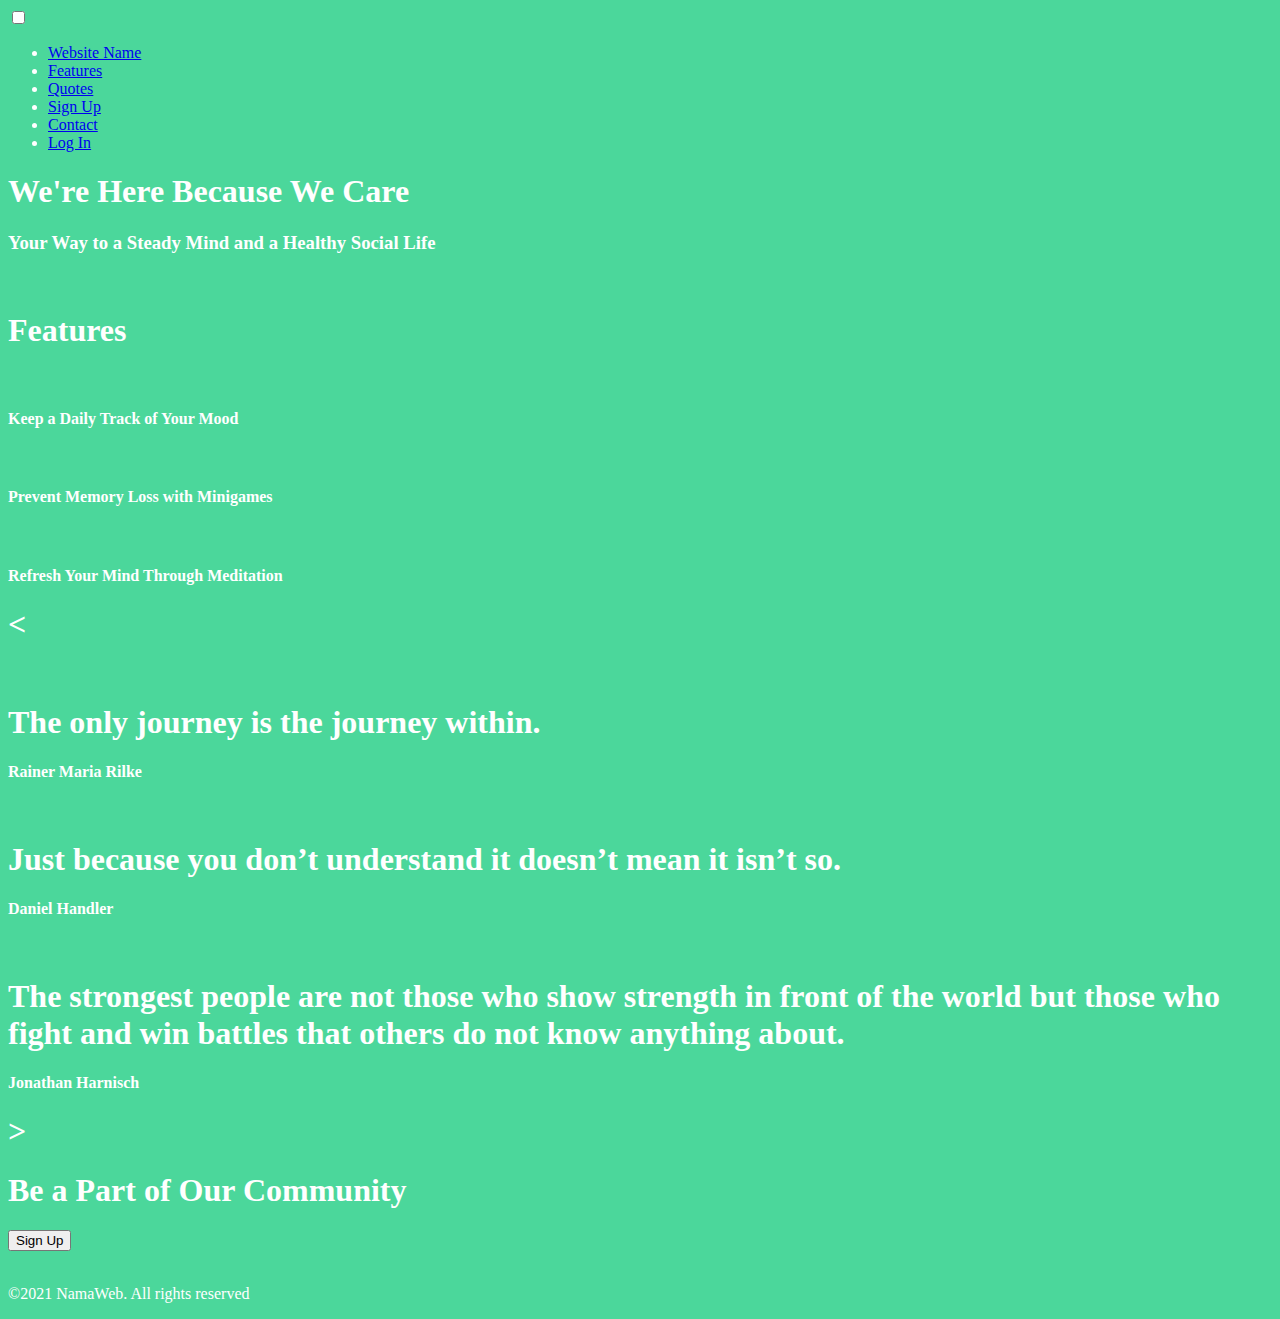
==== index.html @ 68125bc8 "first commit" ====
<!DOCTYPE html>
<html lang="en">
<head>
    <meta charset="UTF-8">
    <meta http-equiv="X-UA-Compatible" content="IE=edge">
    <meta name="viewport" content="width=device-width, initial-scale=1.0">
    <link rel="stylesheet" href="css/styles.css">

    <title>Landing Page</title>
</head>
<body style="background-color: #4BD79B; color: white;">
    <!-- Nav Bar -->
    <section class="navigation">
        <div class="nav-bar-container">
            <div class="hamburger">
                <input type="checkbox">
                <div class ="line"></div>
                <div class="line"></div>
                <div class="line"></div>
            </div>
            <nav>
                <ul class="nav-list">
                    <li class="nav-element"><a href="#">Website Name</a></li>
                    <li class="nav-element"><a href="#">Features</a></li>
                    <li class="nav-element"><a href="#">Quotes</a></li>
                    <li class="nav-element"><a href="#">Sign Up</a></li>
                    <li class="nav-element"><a href="#">Contact</a></li>
                    <li class="nav-element"><a href="#">Log In</a></li>
                </ul>
            </nav>
        </div>
    </section>
    <!-- Content -->
    <section class="about">
        <div class="container">
            <div>
                <h1>We're Here Because We Care</h1>
                <h3>Your Way to a Steady Mind and a Healthy Social Life</h3>
            </div>
            <div>
                <img class="about-image" src="image/about-image.png" style="height: 75vh;" alt="">
            </div>
        </div>
    </section>
    <section class="features white">
        <h1>Features</h1>
        <div class="container">
            <div class="feature-list">
                <div class="feature-icon green">
                    <img src="image/feature-icon-1.png" alt="">
                </div>
                <h4 class="feature-text">Keep a Daily Track of Your Mood</h4>
            </div>
            <div class="feature-list">
                <div class="feature-icon white">
                    <img src="image/feature-icon-2.png" alt="">
                </div>
                <h4 class="feature-text">Prevent Memory Loss with Minigames</h4>
            </div>
            <div class="feature-list">
                <div class="feature-icon green">
                    <img src="image/feature-icon-3.png" alt="">
                </div>
                <h4 class="feature-text">Refresh Your Mind Through Meditation</h4>
            </div>
        </div>
    </section>
    <section class="quotes">
        <div class="container-between">
            <h1 class="next-left">&lt</h1>
            <div class="quote-active" id="quote-1">
                <img src="image/quote-person-1.png" alt="">
                <h1>The only journey is the journey within.</h1>
                <h4>Rainer Maria Rilke</h4>
            </div>
            <div class="quote-inactive" id="quote-2">
                <img src="image/quote-person-2.png" alt="">
                <h1>Just because you don’t understand it doesn’t mean it isn’t so.</h1>
                <h4>Daniel Handler</h4>
            </div>
            <div class="quote-inactive" id="quote-3">
                <img src="image/quote-person-3.png" alt="">
                <h1>The strongest people are not those who show strength in front of the world but those who fight and win battles that others do not know anything about.</h1>
                <h4>Jonathan Harnisch</h4>
            </div>
            <h1 class="next-right">&gt</h1>
        </div>
    </section>
    <section class="sign-up white">
        <div class="container" style="flex-direction: column;">
            <h1>Be a Part of Our Community</h1>
            <form action="register.html">
                <input class="form-button" type="submit" value="Sign Up">
            </form>
        </div>
    </section>
    <section class="contact">
        <div>
            <img class="contact-icon" src="image/contact-instagram.png" alt="">
            <img class="contact-icon" src="image/contact-twitter.png" alt="">
            <img class="contact-icon" src="image/contact-linkedin.png" alt="">
            <img class="contact-icon" src="image/contact-email.png" alt="">
        </div>
        <p>©2021 NamaWeb. All rights reserved</p>
    </section>
    <script src="https://code.jquery.com/jquery-3.6.0.js" integrity="sha256-H+K7U5CnXl1h5ywQfKtSj8PCmoN9aaq30gDh27Xc0jk=" crossorigin="anonymous"></script>
    <script src="js/index.js"></script>
</body>
</html>
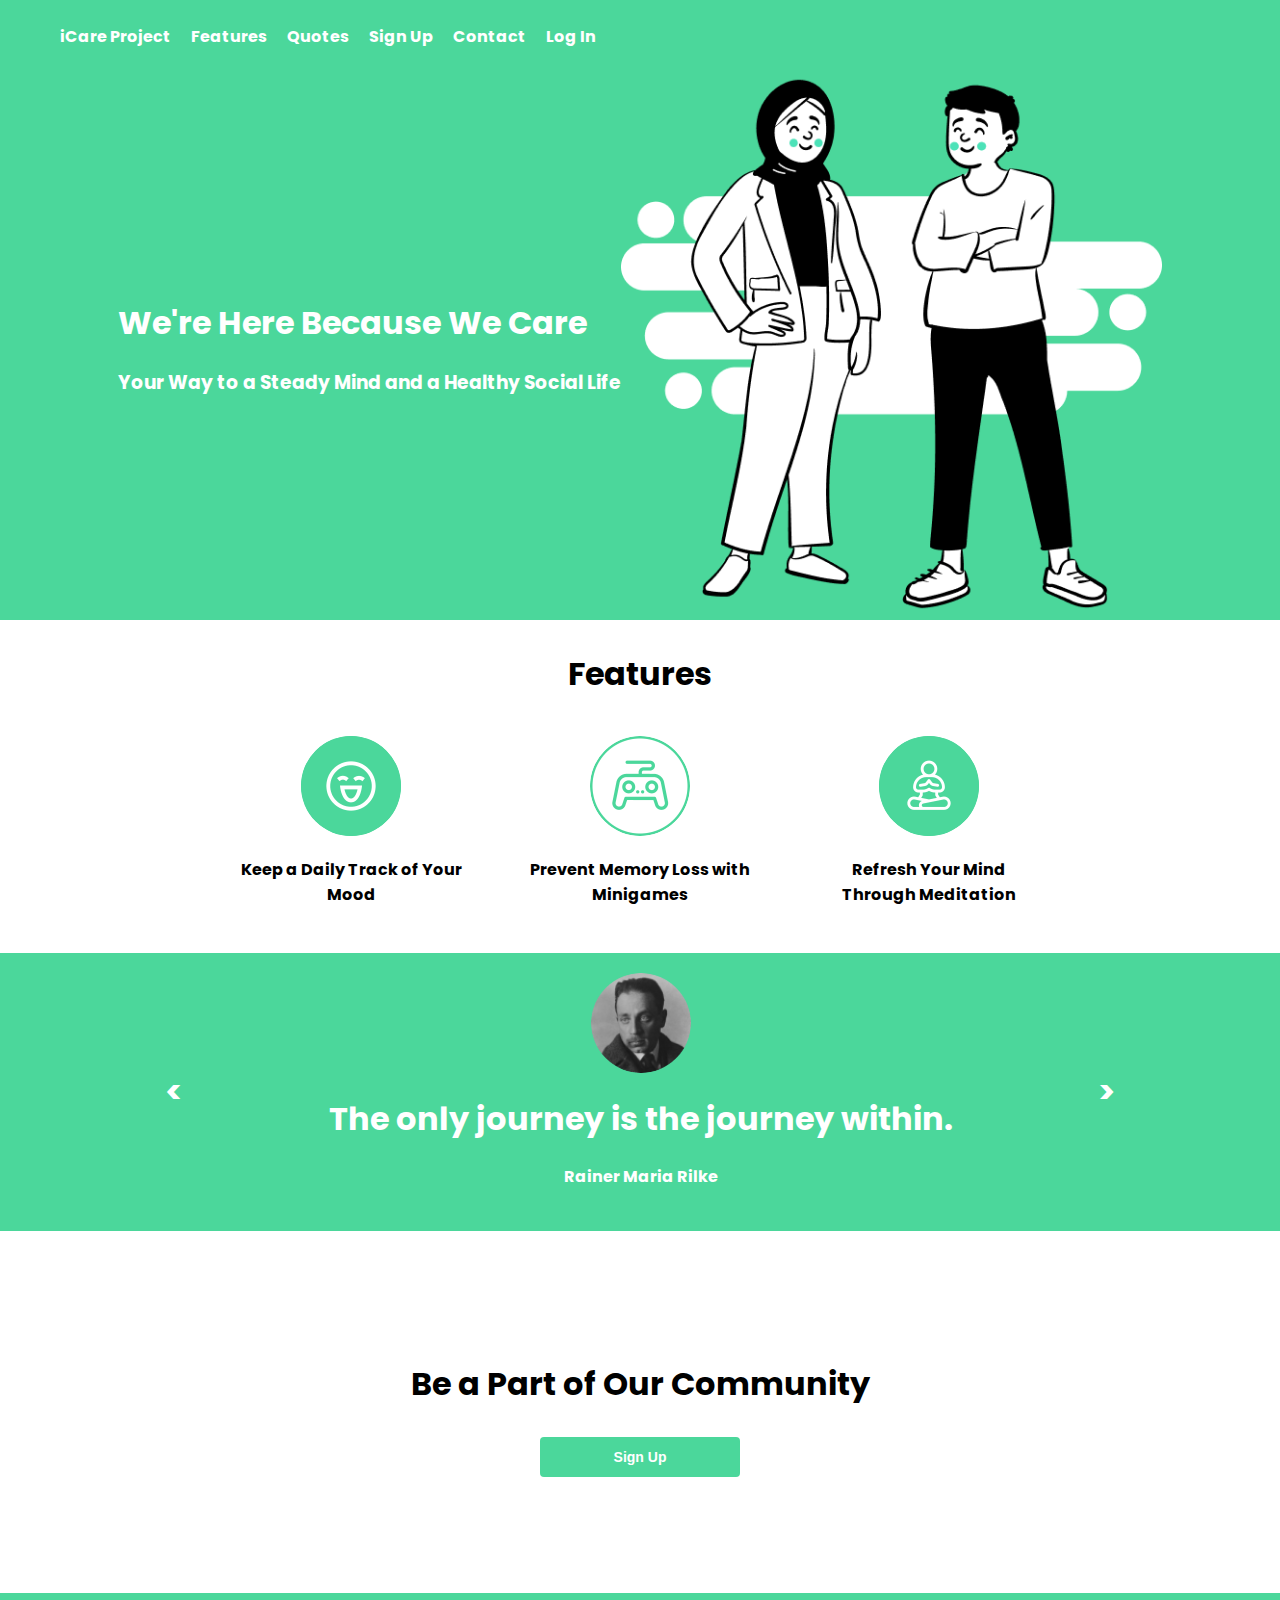
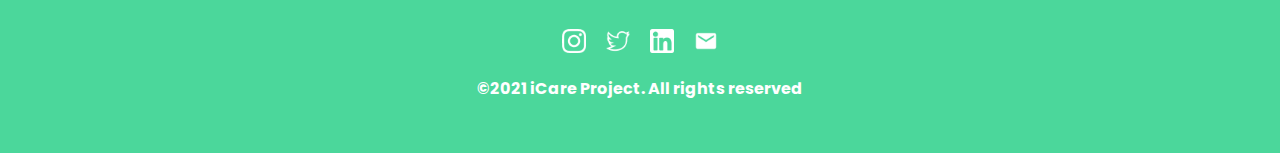
==== commit 0ea60f89: "second-commit" ====
--- a/index.html
+++ b/index.html
@@ -4,9 +4,9 @@
     <meta charset="UTF-8">
     <meta http-equiv="X-UA-Compatible" content="IE=edge">
     <meta name="viewport" content="width=device-width, initial-scale=1.0">
+    <title>iCare Project - Landing Page</title>
     <link rel="stylesheet" href="css/styles.css">
-
-    <title>Landing Page</title>
+    <link rel="icon" href="image/icon.png">
 </head>
 <body style="background-color: #4BD79B; color: white;">
     <!-- Nav Bar -->
@@ -20,17 +20,17 @@
             </div>
             <nav>
                 <ul class="nav-list">
-                    <li class="nav-element"><a href="#">Website Name</a></li>
-                    <li class="nav-element"><a href="#">Features</a></li>
-                    <li class="nav-element"><a href="#">Quotes</a></li>
-                    <li class="nav-element"><a href="#">Sign Up</a></li>
-                    <li class="nav-element"><a href="#">Contact</a></li>
-                    <li class="nav-element"><a href="#">Log In</a></li>
+                    <li class="nav-element"><a href="#">iCare Project</a></li>
+                    <li class="nav-element"><a href="#features">Features</a></li>
+                    <li class="nav-element"><a href="#quotes">Quotes</a></li>
+                    <li class="nav-element"><a href="#signUp">Sign Up</a></li>
+                    <li class="nav-element"><a href="#contact">Contact</a></li>
+                    <li class="nav-element"><a href="login.html">Log In</a></li>
                 </ul>
             </nav>
         </div>
     </section>
-    <!-- Content -->
+    <!-- About -->
     <section class="about">
         <div class="container">
             <div>
@@ -38,70 +38,71 @@
                 <h3>Your Way to a Steady Mind and a Healthy Social Life</h3>
             </div>
             <div>
-                <img class="about-image" src="image/about-image.png" style="height: 75vh;" alt="">
+                <img class="about-image" src="image/landing/about-image.png" style="height: 75vh;" alt="">
             </div>
         </div>
     </section>
-    <section class="features white">
+    <!-- Features -->
+    <section class="features white" id="features">
         <h1>Features</h1>
         <div class="container">
             <div class="feature-list">
-                <div class="feature-icon green">
-                    <img src="image/feature-icon-1.png" alt="">
+                <div class="feature-icon green" id="feature-icon-1">
                 </div>
                 <h4 class="feature-text">Keep a Daily Track of Your Mood</h4>
             </div>
             <div class="feature-list">
-                <div class="feature-icon white">
-                    <img src="image/feature-icon-2.png" alt="">
+                <div class="feature-icon white" id="feature-icon-2">
                 </div>
                 <h4 class="feature-text">Prevent Memory Loss with Minigames</h4>
             </div>
             <div class="feature-list">
-                <div class="feature-icon green">
-                    <img src="image/feature-icon-3.png" alt="">
+                <div class="feature-icon green" id="feature-icon-3">
                 </div>
                 <h4 class="feature-text">Refresh Your Mind Through Meditation</h4>
             </div>
         </div>
     </section>
-    <section class="quotes">
-        <div class="container-between">
+    <!-- Quotes -->
+    <section class="quotes" id="quotes">
+        <div style="display: flex; justify-content:space-evenly; align-items: center; text-align: center; padding: 20px">
             <h1 class="next-left">&lt</h1>
             <div class="quote-active" id="quote-1">
-                <img src="image/quote-person-1.png" alt="">
+                <div class="quote-person" id="quote-person-1"></div>
                 <h1>The only journey is the journey within.</h1>
                 <h4>Rainer Maria Rilke</h4>
             </div>
             <div class="quote-inactive" id="quote-2">
-                <img src="image/quote-person-2.png" alt="">
-                <h1>Just because you don’t understand it doesn’t mean it isn’t so.</h1>
+                <div class="quote-person" id="quote-person-2"></div>
+                <h1>Just because you don’t understand<br>it doesn’t mean it isn’t so.</h1>
                 <h4>Daniel Handler</h4>
             </div>
             <div class="quote-inactive" id="quote-3">
-                <img src="image/quote-person-3.png" alt="">
-                <h1>The strongest people are not those who show strength in front of the world but those who fight and win battles that others do not know anything about.</h1>
+                <div class="quote-person" id="quote-person-3"></div>
+                <h1>The strongest people are not those<br>who show strength infront of the worldbut those<br> who fight and win battles that others<br> do not know anything about.</h1>
                 <h4>Jonathan Harnisch</h4>
             </div>
             <h1 class="next-right">&gt</h1>
         </div>
     </section>
-    <section class="sign-up white">
-        <div class="container" style="flex-direction: column;">
+    <!-- Sign Up -->
+    <section class="sign-up white" id="signUp">
+        <div class="container-column">
             <h1>Be a Part of Our Community</h1>
             <form action="register.html">
                 <input class="form-button" type="submit" value="Sign Up">
             </form>
         </div>
     </section>
-    <section class="contact">
+    <!-- Contact -->
+    <section class="contact" id="contact" >
         <div>
-            <img class="contact-icon" src="image/contact-instagram.png" alt="">
-            <img class="contact-icon" src="image/contact-twitter.png" alt="">
-            <img class="contact-icon" src="image/contact-linkedin.png" alt="">
-            <img class="contact-icon" src="image/contact-email.png" alt="">
+            <img class="contact-icon" src="image/landing/contact-instagram.png" alt="contact-instagram">
+            <img class="contact-icon" src="image/landing/contact-twitter.png" alt="contact-twitter">
+            <img class="contact-icon" src="image/landing/contact-linkedin.png" alt="contact-linkedin">
+            <img class="contact-icon" src="image/landing/contact-email.png" alt="contact-email">
         </div>
-        <p>©2021 NamaWeb. All rights reserved</p>
+        <p>©2021 iCare Project. All rights reserved</p>
     </section>
     <script src="https://code.jquery.com/jquery-3.6.0.js" integrity="sha256-H+K7U5CnXl1h5ywQfKtSj8PCmoN9aaq30gDh27Xc0jk=" crossorigin="anonymous"></script>
     <script src="js/index.js"></script>
--- a/css/styles.css
+++ b/css/styles.css
@@ -0,0 +1,430 @@
+@import url('https://fonts.googleapis.com/css2?family=Poppins:ital,wght@0,100;0,200;0,300;0,400;0,500;0,600;0,700;0,800;0,900;1,100;1,200;1,300;1,400;1,500;1,600;1,700;1,800;1,900&display=swap');
+
+/* Landing Page */
+
+html {
+    scroll-behavior: smooth;
+}
+
+body{
+    margin: 0;
+    font-family: 'Poppins', sans-serif;
+}
+
+nav{
+    padding: 8px 0;
+    align-items: center;
+    display: flex;
+}
+
+.white {
+    background-color: white;
+    color: black;
+}
+
+.nav-list {
+    list-style-type: none;
+    align-items: center;
+    display: flex;
+    justify-content: space-around;
+}
+
+.nav-element {
+    display: inline;
+    align-items: center;
+    margin-left: 20px;
+    font-weight: bold;
+    align-items: center;
+    text-align: center;
+}
+
+.nav-element a {
+    text-decoration: none;
+    color: white;
+}
+
+.line {
+    width: 40px;
+    height: 4px;
+    background-color: white;
+    margin: 8px;
+}
+
+/* Navbar Hamburger */
+
+.hamburger {
+    display: none;
+}
+
+.hamburger input{
+    position: absolute;
+    width: 40px;
+    height: 30px;
+    left: -7px;
+    top: 5px;
+    opacity: 0.0;
+    cursor: pointer;
+    z-index: 4;
+    color: #fff;
+}
+
+.hamburger div {
+    display: block;
+    width: 28px;
+    height: 3px;
+    background-color: #fdfdfd;
+    border-radius: 5px;
+    transition: all 0.5s;
+   
+    
+}
+
+/* Navbar Animation */
+
+.hamburger div:nth-child(2){
+    transform-origin: 0 0;
+}
+.hamburger div:nth-child(4){
+    transform-origin: 0 100%;
+}
+
+.hamburger input:checked ~ div:nth-child(2){
+    background-color: #fff;
+    transform: rotate(45deg) translate(0.7px, 4px);
+}
+
+.hamburger input:checked ~ div:nth-child(4){
+    background-color: #fff;
+    transform: rotate(-45deg) translate(-3px, -3px);
+}
+
+.hamburger input:checked ~ div:nth-child(3){
+    opacity: 0;
+    transform: scale(0);
+}
+
+/* Landing Page - About Us Section */
+
+.about-image {
+    max-height: 60vh;
+}
+
+.container, .container-column, .container-between, .container-row{
+    display: flex;
+    justify-content: center;
+    align-items: center;
+}
+
+.container-between {
+    text-align: center;
+    justify-content: space-between;
+}
+
+.container-column {
+    flex-direction: column;
+}
+
+/* Landing Page - Features Section */
+
+.features {
+    padding: 1vh 0;
+    text-align: center;
+}
+
+.feature-list{
+    display: flex;
+    align-items: center;
+    justify-content: center;
+    flex-direction: column;
+    text-align: center;
+    margin: 16px 32px;
+}
+
+.green {
+    background-color: #4BD79B;
+}
+
+
+.feature-icon {
+    width: 100px;
+    height: 100px;
+    border-radius: 100%;    
+}
+
+#feature-icon-1{
+    content: url('../image/landing/feature-icon-1.png');
+}
+
+#feature-icon-2{
+    content: url('../image/landing/feature-icon-2.png');
+}
+
+#feature-icon-3{
+    content: url('../image/landing/feature-icon-3.png');
+}
+
+.feature-text {
+    max-width: 25vh;
+}
+
+/* Landing Page - Quotes Section */
+
+.quote-active {
+    display: inline-block;
+    text-align: center;
+}
+
+.quote-inactive {
+    display: none;
+}
+
+.quote-person {
+    width: 100px;
+    height: 100px;
+    border-radius: 100%;
+    margin: auto;
+}
+
+#quote-person-1{
+    content: url('../image/landing/quote-person-1.png');
+}
+
+#quote-person-2{
+    content: url('../image/landing/quote-person-2.png');
+}
+
+#quote-person-3{
+    content: url('../image/landing/quote-person-3.png');
+}
+
+/* Landing Page - Sign Up Section */
+
+.sign-up {
+    padding: 12vh 0;
+    text-align: center;
+}
+
+/* Landing Page - Contact Section */
+
+.contact {
+    text-align: center;
+    padding: 4vh 0;
+}
+
+.contact-icon {
+    max-width: 24px;
+    margin: 0 8px;
+}
+
+/* Login and Sign Up Page */
+
+.form-label {
+    font-weight: bold;
+    display: inline-block;
+ }
+
+.form-content{
+    width: 100%; justify-content: 
+    center; display: flex; 
+    flex-direction: column; 
+    align-items: center; 
+    text-align: center;
+}
+
+.form-input {
+    margin: 8px;
+    padding: 10px;
+    font-size: 14px;
+    border-radius: 4px;
+    border: 1px solid #656262;
+}
+
+.form-input:focus {
+    border: 1px solid #4BD79B;
+    box-shadow: 0 0 3px#4BD79B;
+    outline: none;
+}
+
+.form-button {
+    padding: 12px 0;
+    width: 200px;
+    background-color: #4BD79B;
+    color: white;
+    font-size: 14px;
+    font-weight: bold;
+    border: none;
+    border-radius: 4px;
+    transition: 0.4s ease;
+    margin: 8px 0;
+}
+
+.form-invalid {
+    color: #EC7575;
+    text-align: center;
+}
+
+.form-button:hover {
+    background-color: #4CE2B8;
+}
+
+p {
+    font-weight: bold;
+}
+
+p a {
+    text-decoration: none;
+    color: #4BD79B;
+}
+
+p a:hover {
+    color: #4CE2B8;
+}
+
+.web-name {
+    color: #4F66AF;;
+}
+
+.title {
+    color: #4BD79B;
+}
+
+.loginRegisterImage {
+    content: url('../image/loginregister/default-logo-background.png');
+    object-fit: cover;
+    max-height: 100vh;
+}
+
+.container-flex-start{
+    display: flex; 
+    justify-content: flex-start;
+    align-items: center
+}
+
+@media screen and (max-width: 768px){
+    .hamburger{
+        display: block;
+        z-index: 3;
+    }
+
+    nav ul{
+        position: absolute;
+        right: 0;
+        top: 40px;
+        height: 90vh;
+        bottom: 90vh;
+        width: 100%;
+        justify-content: space-evenly(10px);
+        align-items: center;
+        transition: all 1s;
+        flex-direction: column;
+        z-index: -1;
+        background-color: #4BD79B;
+        transform: translateX(-100%);
+        opacity: 0;
+        z-index: 0;
+        border-bottom-left-radius: 2vh;
+        border-bottom-right-radius: 2vh;
+    }
+
+    nav ul.slide{
+        opacity: 1;
+        transform: translateX(0);
+    }
+
+    .nav-element{
+        width: 50%;
+    }
+
+    .container, .container-between, .container-flex-start{
+        flex-direction: column;
+    }
+
+    .loginRegisterImage {
+        content: url('../image/loginregister/medium-logo-background.png');
+    }
+
+}
+
+@media screen and (max-width: 375px) and (min-width: 0px){
+
+    .about-image{
+        max-height: 10vh;
+    }
+
+    h1, h2, h3, h4, p, .form-input, .form-label {
+        font-size: 0.75rem;
+    }
+
+    .form-input {
+        padding: 5px;
+        border-radius: 4px;
+        border: 1px solid #656262;
+    }
+
+    .hamburger{
+        display: block;
+        z-index: 3;
+    }
+
+    nav ul{
+        position: absolute;
+        right: 0;
+        top: 20px;
+        height: 40vh;
+        justify-content: space-evenly;
+        align-items: center;
+        transition: all 1s;
+        flex-direction: column;
+        z-index: -1;
+        background-color: #4BD79B;
+        width: 100%;
+        transform: translateX(-100%);
+        opacity: 0;
+        z-index: 0;
+        border-bottom-left-radius: 2vh;
+        border-bottom-right-radius: 2vh;
+    }
+
+    .nav-element {
+        display: inline;
+        align-items: center;
+        font-weight: bold;
+        align-items: center;
+        text-align: center;
+        font-size: 8px;
+    }
+
+    nav ul.slide{
+        opacity: 1;
+        transform: translateX(0);
+    }
+
+    .container, .container-between{
+        flex-direction: column;
+    }
+
+    .feature-list{
+        margin: 16px 0;
+    }
+
+    .feature-icon, .quote-person {
+        width: 50px;
+        height: 50px;
+    }
+
+    .loginRegisterImage {
+        content: url('../image/loginregister/small-logo-background.png');
+        object-fit: cover;
+    }
+
+    .form-button{
+        max-width: 50px;
+        font-size: 6px;
+    }
+
+    .contact-icon{
+        max-width: 12px;
+    }
+
+}
+
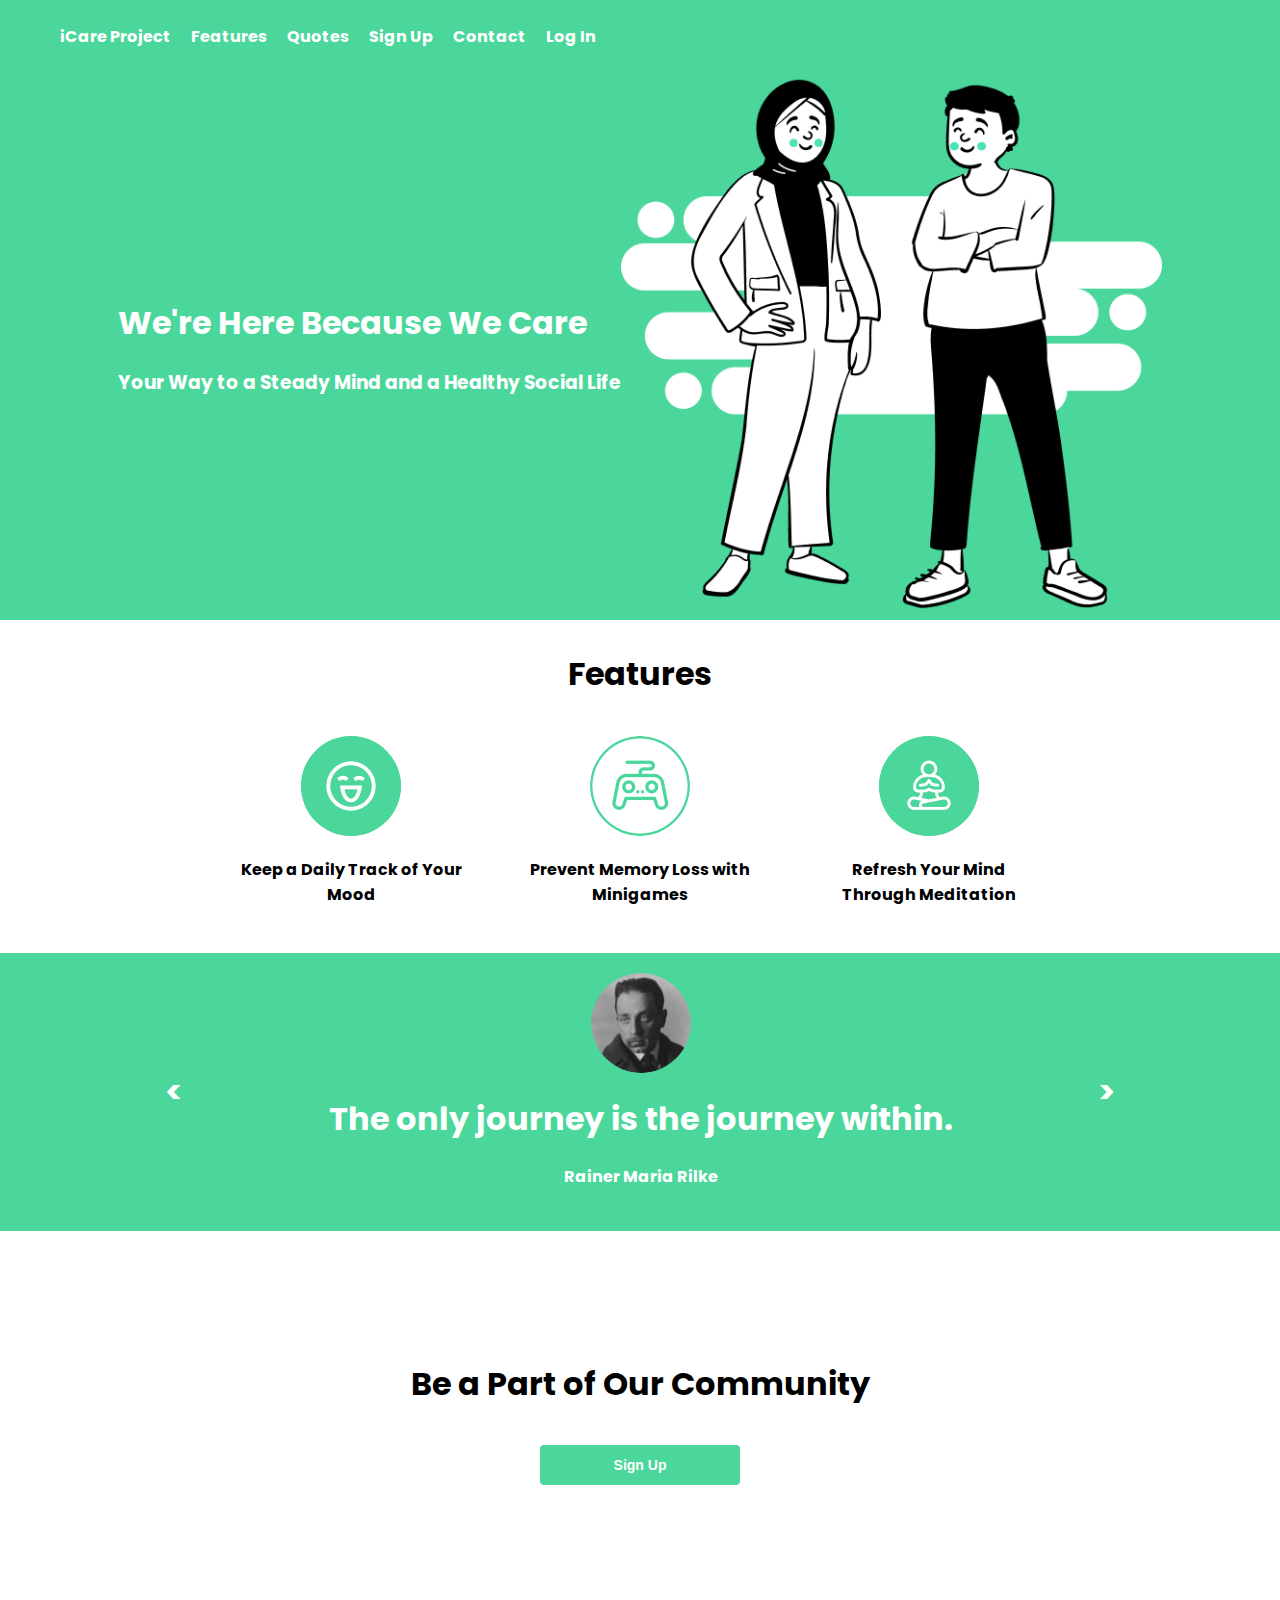
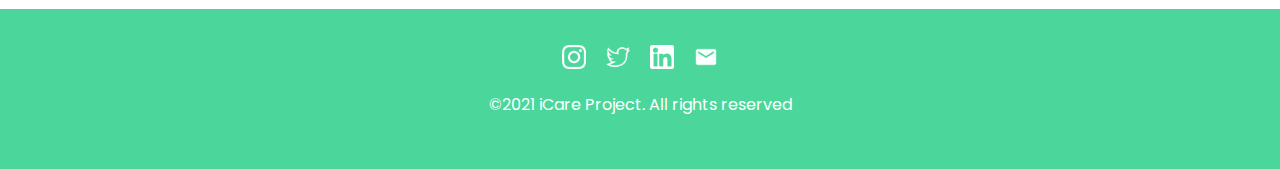
==== commit d1e8edb6: "Add files via upload" ====
--- a/index.html
+++ b/index.html
@@ -90,7 +90,7 @@
         <div class="container-column">
             <h1>Be a Part of Our Community</h1>
             <form action="register.html">
-                <input class="form-button" type="submit" value="Sign Up">
+                <input class="button-1" type="submit" value="Sign Up">
             </form>
         </div>
     </section>
--- a/css/styles.css
+++ b/css/styles.css
@@ -76,7 +76,6 @@
     border-radius: 5px;
     transition: all 0.5s;
    
-    
 }
 
 /* Navbar Animation */
@@ -109,7 +108,7 @@
     max-height: 60vh;
 }
 
-.container, .container-column, .container-between, .container-row{
+.container, .container-column, .container-between, .container-row, .container-flex-start{
     display: flex;
     justify-content: center;
     align-items: center;
@@ -118,6 +117,10 @@
 .container-between {
     text-align: center;
     justify-content: space-between;
+}
+
+.container-flex-start {
+    justify-content: flex-start;
 }
 
 .container-column {
@@ -204,48 +207,7 @@
     text-align: center;
 }
 
-/* Landing Page - Contact Section */
-
-.contact {
-    text-align: center;
-    padding: 4vh 0;
-}
-
-.contact-icon {
-    max-width: 24px;
-    margin: 0 8px;
-}
-
-/* Login and Sign Up Page */
-
-.form-label {
-    font-weight: bold;
-    display: inline-block;
- }
-
-.form-content{
-    width: 100%; justify-content: 
-    center; display: flex; 
-    flex-direction: column; 
-    align-items: center; 
-    text-align: center;
-}
-
-.form-input {
-    margin: 8px;
-    padding: 10px;
-    font-size: 14px;
-    border-radius: 4px;
-    border: 1px solid #656262;
-}
-
-.form-input:focus {
-    border: 1px solid #4BD79B;
-    box-shadow: 0 0 3px#4BD79B;
-    outline: none;
-}
-
-.form-button {
+.button-1, .button-2 {
     padding: 12px 0;
     width: 200px;
     background-color: #4BD79B;
@@ -255,52 +217,104 @@
     border: none;
     border-radius: 4px;
     transition: 0.4s ease;
-    margin: 8px 0;
-}
-
-.form-invalid {
+    margin: 16px 0;
+}
+
+.button-2 {
+    border: 2px solid white;
+    margin: 5px;
+}
+
+.button-1:hover {
+    background-color: #4CE2B8;
+}
+
+.button-2:hover {
+    color: #4BD79B;
+    background-color: white;
+}
+
+/* Landing Page - Contact Section */
+
+.contact {
+    text-align: center;
+    padding: 4vh 0;
+}
+
+.contact-icon {
+    max-width: 24px;
+    margin: 0 8px;
+}
+
+/* Profile Page */
+
+.show-toggle {
+    color: #4BD79B;
+    text-align: center;
+}
+
+.hide-toggle {
     color: #EC7575;
     text-align: center;
 }
 
-.form-button:hover {
-    background-color: #4CE2B8;
-}
-
-p {
-    font-weight: bold;
-}
-
-p a {
-    text-decoration: none;
-    color: #4BD79B;
-}
-
-p a:hover {
-    color: #4CE2B8;
-}
-
-.web-name {
-    color: #4F66AF;;
-}
-
-.title {
-    color: #4BD79B;
-}
-
-.loginRegisterImage {
-    content: url('../image/loginregister/default-logo-background.png');
-    object-fit: cover;
-    max-height: 100vh;
-}
-
-.container-flex-start{
-    display: flex; 
-    justify-content: flex-start;
-    align-items: center
+.add-mood {
+    text-align: center;
+}
+
+.mood-icon {
+    width: 100px;
+    height:100px;
+    border-radius: 50%;
+    margin: 0 8px;
+}
+
+#awesome{
+    content: url('../image/mood/awesome.png');
+}
+
+#awesome:hover{
+    content: url('../image/mood/awesome-picked.png');
+}
+
+#good{
+    content: url('../image/mood/good.png');
+}
+
+#good:hover{
+    content: url('../image/mood/good-picked.png');
+}
+
+#meh{
+    content: url('../image/mood/meh.png');
+}
+
+#meh:hover{
+    content: url('../image/mood/meh-picked.png');
+}
+
+#bad{
+    content: url('../image/mood/bad.png');
+}
+
+#bad:hover{
+    content: url('../image/mood/bad-picked.png');
+}
+
+#awful{
+    content: url('../image/mood/awful.png');
+}
+
+#awful:hover{
+    content: url('../image/mood/awful-picked.png');
+}
+
+.center {
+    text-align: center;
 }
 
 @media screen and (max-width: 768px){
+    
     .hamburger{
         display: block;
         z-index: 3;
@@ -335,12 +349,17 @@
         width: 50%;
     }
 
-    .container, .container-between, .container-flex-start{
+    .container, .container-between{
         flex-direction: column;
     }
 
-    .loginRegisterImage {
-        content: url('../image/loginregister/medium-logo-background.png');
+    .mood-icon {
+        width: 55px;
+        height: 55px;
+    }
+
+    #mood-desc {
+        width: 20em;
     }
 
 }
@@ -353,12 +372,6 @@
 
     h1, h2, h3, h4, p, .form-input, .form-label {
         font-size: 0.75rem;
-    }
-
-    .form-input {
-        padding: 5px;
-        border-radius: 4px;
-        border: 1px solid #656262;
     }
 
     .hamburger{
@@ -399,7 +412,7 @@
         transform: translateX(0);
     }
 
-    .container, .container-between{
+    .container, .container-between, .container-flex-start{
         flex-direction: column;
     }
 
@@ -412,19 +425,28 @@
         height: 50px;
     }
 
-    .loginRegisterImage {
-        content: url('../image/loginregister/small-logo-background.png');
-        object-fit: cover;
-    }
-
-    .form-button{
+    .contact-icon{
+        max-width: 12px;
+    }
+
+    #mood-toggle{
+        font-size: 8px;
+    }
+
+    .mood-icon, .theme-option {
+        width: 40px;
+        height: 40px;
+    }
+    
+    #mood-desc {
+        width: 5em;
+        font-size: 8px;
+    }
+
+    .button-1, .button-2{
         max-width: 50px;
         font-size: 6px;
     }
 
-    .contact-icon{
-        max-width: 12px;
-    }
-
-}
-
+}
+
